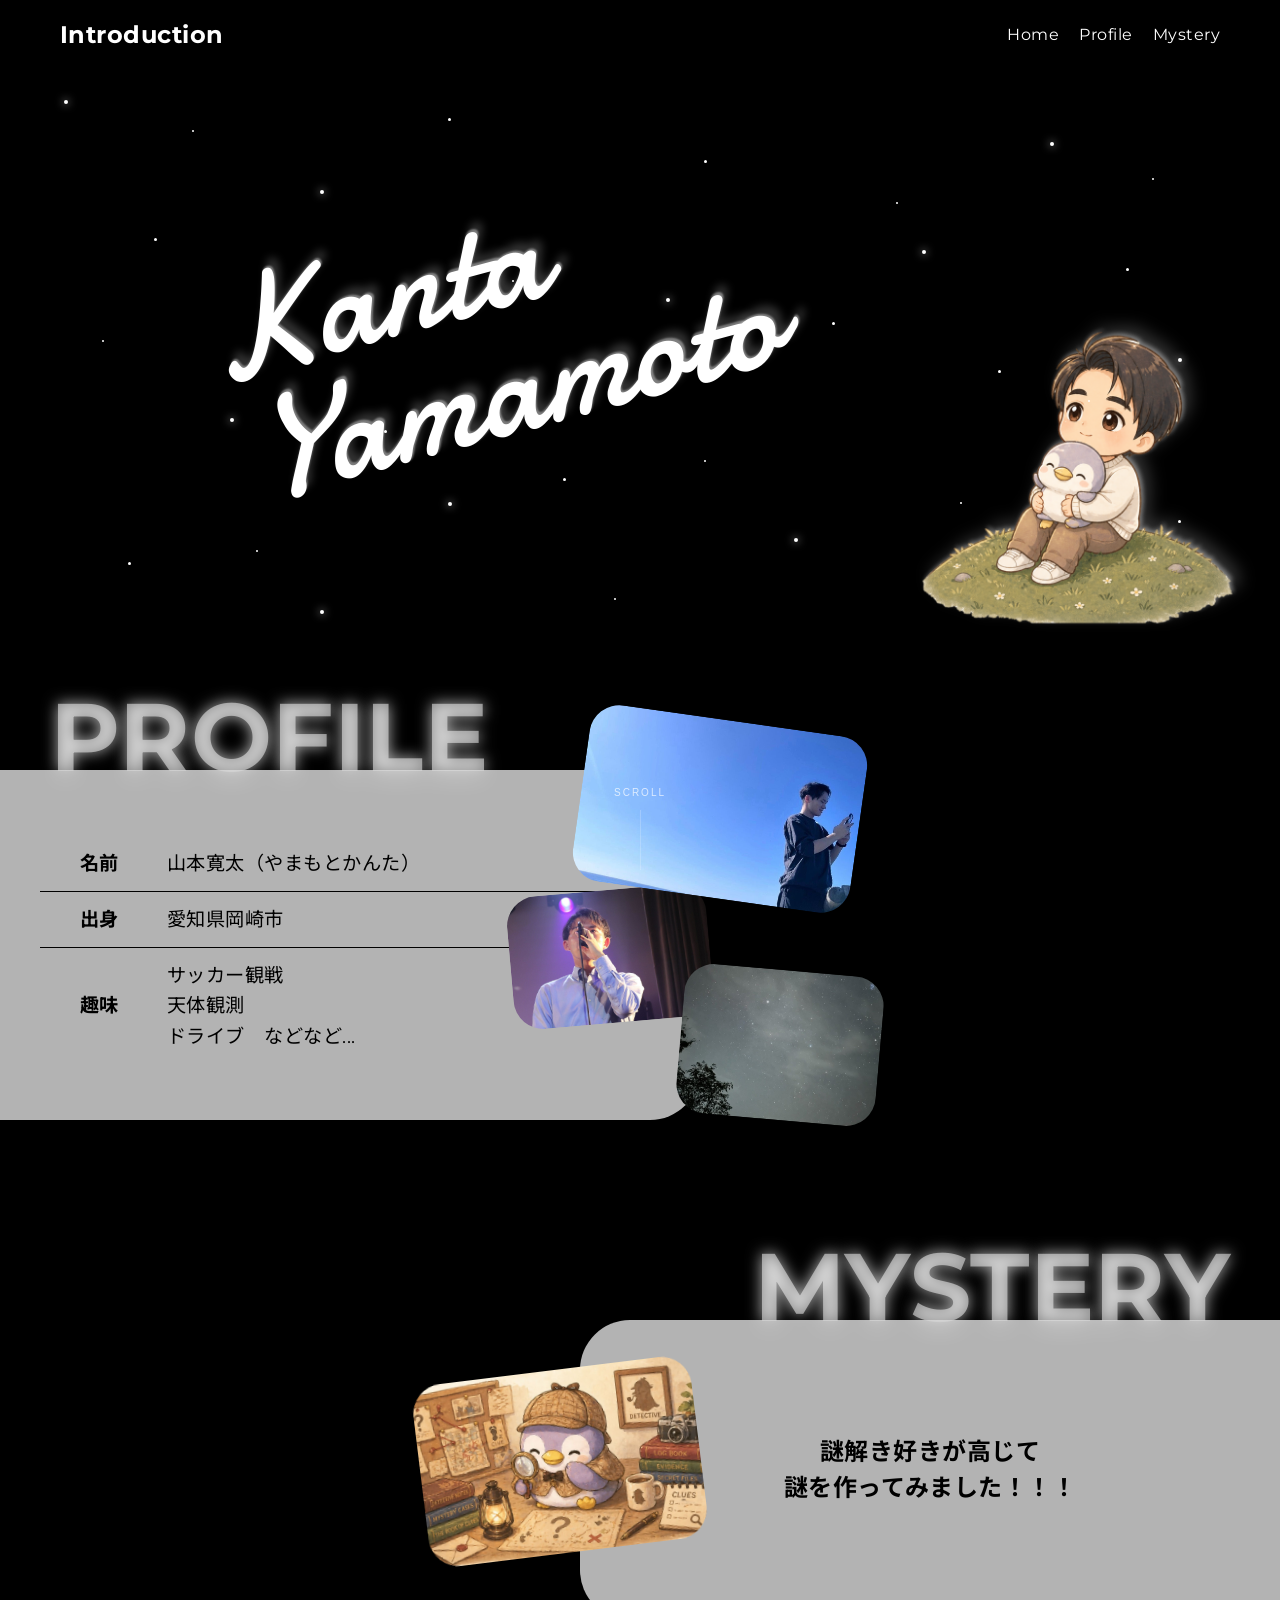
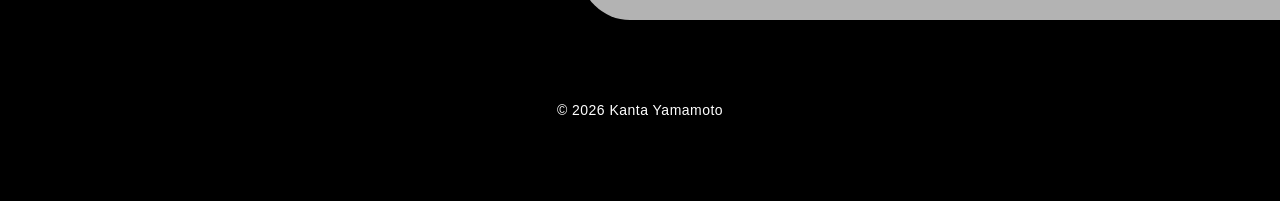
==== index.html @ 016e4cd3 "first commit" ====
<!DOCTYPE html>
<html lang="ja">

<head>
    <meta charset="UTF-8">
    <meta name="viewport" content="width=device-width, initial-scale=1.0">
    <!-- Google Fonts の読み込み -->
    <link rel="preconnect" href="https://fonts.googleapis.com">
    <link rel="preconnect" href="https://fonts.gstatic.com" crossorigin>
    <link
        href="https://fonts.googleapis.com/css2?family=Montserrat:wght@400;700&family=Noto+Sans+JP:wght@400;500;700&display=swap"
        rel="stylesheet">
    <link href="https://fonts.googleapis.com/css2?family=Damion&display=swap" rel="stylesheet">
    <link rel="stylesheet" href="https://cdnjs.cloudflare.com/ajax/libs/font-awesome/6.5.1/css/all.min.css">
    <link rel="stylesheet" href="style.css">
    <title>自己紹介-山本寛太</title>
</head>

<body>
    <main>
        <header class="header">
            <div class="header-inner">
                <a href="#" class="logo">Introduction</a>
                <input type="checkbox" id="menu-toggle" class="menu-toggle">

                <label for="menu-toggle" class="menu-icon">
                    <span></span>
                </label>

                <nav class="nav">
                    <ul class="nav-list">
                        <li><a href="./index.html">Home</a></li>
                        <li><a href="./profile.html">Profile</a></li>
                        <li><a href="./susinorino.html">Mystery</a></li>
                    </ul>
                </nav>
            </div>
        </header>

        <section class="top">
            <div class="top-space">
                <p>Kanta</p>
                <p>Yamamoto</p>
                <img src="img/top.png" alt="ペンギン" width="350px" class="js-fade">
                <div class="stars layer-back">
                    <span></span><span></span><span></span><span></span><span></span>
                    <span></span><span></span><span></span><span></span><span></span>
                </div>

                <div class="stars layer-middle">
                    <span></span><span></span><span></span><span></span><span></span>
                    <span></span><span></span><span></span><span></span><span></span>
                </div>

                <div class="stars layer-front">
                    <span></span><span></span><span></span><span></span><span></span>
                    <span></span><span></span><span></span><span></span><span></span>
                </div>

                <!-- <div class="shooting-star"></div>
  <div class="shooting-star shooting-star-2"></div> -->
            </div>

        </section>

        <section class="main-content">
            <div class="title">
                <h1>PROFILE</h1>
            </div>
            <a href="./profile.html">
            <div class="content">
                <div class="content-text2">
                    <table class="profile-table">
                        <tr>
                            <th>名前</th>
                            <td>山本寛太（やまもとかんた）</td>
                        </tr>
                        <tr>
                            <th>出身</th>
                            <td>愛知県岡崎市</td>
                        </tr>
                        <tr>
                            <th>趣味</th>
                            <td>サッカー観戦<br>天体観測<br>ドライブ　などなど...</td>
                        </tr>
                    </table>
                </div>
                <div class="content-more">
                    <a href="./profile.html">Learn more...</a>
                </div>
            </div>
            <div class="photo">
                <img src="img/pro1.jpg" alt="かんた1" width="280px" height="auto">
                <img src="img/pro2.jpg" alt="かんた2" width="200px" height="auto">
                <img src="img/pro3.jpg" alt="星空" width="200px" height="auto">
            </div>
            </a>
        </section>
        <div class="content-space">
        </div>

        <section class="main-content2">
            <div class="title2">
                <h1>MYSTERY</h1>
            </div>
            <a href="./susinorino.html">
            <div class="content2">
                <div class="content-text2">
                    <p>謎解き好きが高じて</p>
                    <p>謎を作ってみました！！！</p>
                </div>
                <div class="content-more2">
                    <a href="./susinorino.html">謎を解く！！！</a>
                </div>
            </div>
            <div class="photo2">
                <img src="img/pen1.jpg" alt="謎解きペンギン" width="280px" height="auto">
            </div>
            </a>
        </section>
        
        <!-- <div class="sns-links">
    <a href="https://www.instagram.com/kanta.y_393" target="_blank" rel="noopener noreferrer" class="insta-icon">
        <i class="fa-brands fa-instagram"></i>
    </a>
</div> -->

<div class="scroll-en">
  <span>SCROLL</span>
  <div class="scroll-line"></div>
</div>

        <footer class="site-footer">
            <p>&copy; 2026 Kanta Yamamoto</p>
        </footer>

        <style>
            /* フッターのスタイル */
            .site-footer {
                background-color: #000000;
                /* 黒背景 */
                color: #ffffff;
                /* 白文字 */
                text-align: center;
                /* 中央揃え */
                padding: 80px 0;
                /* 上下の余白 */
                width: 100%;
                font-family: sans-serif;
                /* フォント（お好みで変更可） */
                font-size: 14px;
                /* 文字サイズ */
            }

            /* 余計なマージンを消すための設定（必要に応じて） */
            body {
                margin: 0;
            }
        </style>
    </main>
    <script src="add.js"></script>
</body>

</html>
---- style.css ----
@charset "UTF-8";

/* =============================================
   Basic Reset
   ============================================= */

/* ボックスモデルの解釈を「境界線を含める」設定に統一 */
*,
*::before,
*::after {
  box-sizing: border-box;
}

/* デフォルトの余白を削除 */
body, h1, h2, h3, h4, h5, h6, p, figure, blockquote, dl, dd {
  margin: 0;
}

/* リストのスタイル（中黒など）を解除 */
ul, ol {
  list-style: none;
  padding: 0;
  margin: 0;
}

/* =============================================
   Base Elements
   ============================================= */

html {
  /* テキストサイズの自動調整を防止 */
  -webkit-text-size-adjust: 100%;
  /* スムーズなスクロール挙動（任意） */
  scroll-behavior: smooth;
}

body {
  /* フォントの描画を綺麗にする */
  -webkit-font-smoothing: antialiased;
  -moz-osx-font-smoothing: grayscale;
  line-height: 1.5;
  min-height: 100vh;
  text-rendering: optimizeSpeed;
}

/* 画像を扱いやすくする（親要素からはみ出さない） */
img, picture, video, canvas, svg {
  display: block;
  max-width: 100%;
  height: auto;
}

/* フォーム要素のフォントを親要素から継承させる */
input, button, textarea, select {
  font: inherit;
}

/* リンクの装飾をリセット（必要に応じて） */
a {
  text-decoration: none;
  color: inherit;
}

/* ボタンのデフォルトスタイルを解除 */
button {
  background-color: transparent;
  border: none;
  cursor: pointer;
  padding: 0;
  appearance: none;
}

/* テーブルの隙間を排除 */
table {
  border-collapse: collapse;
  border-spacing: 0;
}
/* --- フォント設定 --- */

body {
  /* 英数字には Montserrat、日本語には Noto Sans JP を適用 */
  /* 最後に sans-serif を入れることで、万が一のフォント読み込み失敗時も崩れません */
  font-family: 'Montserrat', 'Noto Sans JP', "Helvetica Neue", "Arial", "Hiragino Sans", "Meiryo", sans-serif;
  
  /* 文字をより読みやすくする微調整 */
  color: #333;
  letter-spacing: 0.03em; /* ほんの少し文字間を広げると高級感が出ます */
}

/* 見出しなど、より強調したい部分 */
h1, h2, h3, .logo {
  font-weight: 700; /* 太字に設定 */
  line-height: 1.4;
}

/* 数字を綺麗に見せたい特定のパーツ用（価格表示など） */
.price, .date {
  font-family: 'Montserrat', sans-serif;
  font-weight: 700;
}


/* header */
/* --- ヘッダー全体のスタイル --- */
.header {
  background-color: #000;
  /* box-shadow: 0 2px 5px rgba(0,0,0,0.1); */
  position: sticky;
  top: 0;
  z-index: 1000;
  color: #fff;
}

.header-inner {
  max-width: 1200px;
  margin: 0 auto;
  padding: 0 20px;
  height: 70px;
  display: flex;
  justify-content: space-between;
  align-items: center;
}

.logo {
  font-size: 1.5rem;
  font-weight: bold;
  color: #fff;
}

/* --- ナビゲーション（PCスタイル） --- */
.nav-list {
  display: flex;
  gap: 20px;
}

.nav-list a {
  color: #fff;
  transition: color 0.3s;
}

.nav-list a:hover {
  color: #007bff;
}

/* --- ハンバーガーボタン（初期状態は隠す） --- */
.menu-toggle {
  display: none;
}

.menu-icon {
  display: none;
  cursor: pointer;
  width: 30px;
  height: 20px;
  position: relative;
  z-index: 1100;
}

.menu-icon span,
.menu-icon span::before,
.menu-icon span::after {
  content: "";
  display: block;
  height: 2px;
  width: 100%;
  background-color: #fff;
  position: absolute;
  transition: all 0.3s;
}

.menu-icon span::before { top: -8px; }
.menu-icon span::after { top: 8px; }

/* =============================================
   レスポンシブ（スマホ用：768px以下）
   ============================================= */
@media (max-width: 768px) {
  .menu-icon {
    display: block; /* スマホでアイコンを表示 */
  }

  .nav {
    position: fixed;
    top: 0;
    right: -100%; /* 画面外に隠す */
    width: 80%;
    height: 100vh;
    background-color: #fff;
    padding-top: 80px;
    transition: all 0.3s;
    box-shadow: -2px 0 5px rgba(0,0,0,0.1);
  }

  .nav-list {
    flex-direction: column;
    align-items: center;
    gap: 30px;
  }

  .nav-list a {
    color: #000;
  }

  /* チェックボックスにチェックが入ったらメニューを出す */
  .menu-toggle:checked ~ .nav {
    right: 0;
  }

  /* ハンバーガーを「×」に変形させる */
  .menu-toggle:checked + .menu-icon span {
    background-color: transparent;
  }
  .menu-toggle:checked + .menu-icon span::before {
    transform: rotate(45deg);
    top: 0;
    color: #000;
  }
  .menu-toggle:checked + .menu-icon span::after {
    transform: rotate(-45deg);
    top: 0;
    color: #000;
  }

  
}


body {
  margin: 0;
  background: #000;
}

.top-space {
  position: relative;
  width: 100vw;
  height: 600px;
  background:
    radial-gradient(circle at bottom, 10183A_1 0%, 030615_1 35%, #000 80%);
  overflow: hidden;
}
.top-space p:nth-child(1) {
  font-family: 'Damion', cursive;
  font-size: 140px; /* 筆記体は少し小さく見えがちなので、少し大きめがおすすめ */
  color: #fff;
  position: absolute;
  top: 120px;
  left: 200px;
  transform: rotate(-15deg);
}
.top-space p:nth-child(2) {
  font-family: 'Damion', cursive;
  font-size: 140px; /* 筆記体は少し小さく見えがちなので、少し大きめがおすすめ */
  color: #fff;
  position: absolute;
  top: 210px;
  left: 250px;
  transform: rotate(-15deg);
}

/* 共通スタイル */
.top-space p {
  font-family: 'Damion', cursive;
  font-size: 140px;
  color: #fff;
  position: absolute;
  transform: rotate(-15deg);
  
  /* 出現前の状態：透明で下にずらしておく */
  opacity: 0;
  translate: 0 50px;
  transition: opacity 1.2s ease-out, translate 1.2s ease-out, text-shadow 1.5s ease-out;
}

.top-space p:nth-child(1) { top: 120px; left: 200px; }
.top-space p:nth-child(2) { top: 210px; left: 250px; }

/* --- JSでこのクラス（is-visible）を付与する --- */
.top-space p.is-visible {
  opacity: 1;
  translate: 0 0;
}

.top-space img {
  position: absolute;
  bottom: 30px;
  right: 30px;
}
/* --- 共通のスタイル（テキストと画像、両方） --- */
.top-space p,
.js-fade {
  /* 出現前の状態 */
  opacity: 0;
  translate: 0 50px;
  /* 影のアニメーションも滑らかにするため、transitionに追加 */
  transition: opacity 1.2s ease-out, translate 1.2s ease-out, filter 1.5s ease-out;
}

/* --- テキスト用の個別スタイル（既存） --- */
.top-space p {
  font-family: 'Damion', cursive;
  font-size: 140px;
  color: #fff;
  position: absolute;
  transform: rotate(-15deg);
}
.top-space p:nth-child(1) { top: 120px; left: 200px; }
.top-space p:nth-child(2) { top: 210px; left: 250px; }

/* --- JSで「is-visible」が付いた時の共通の状態 --- */
.top-space p.is-visible,
.js-fade.is-visible {
  opacity: 1;
  translate: 0 0;
}

/* --- (A) テキスト用の影 --- */
.top-space p.is-visible {
  text-shadow: 
    2px -2px 2px rgba(255, 255, 255, 0.4),
    8px -8px 8px rgba(255, 255, 255, 0.2),
    15px -15px 15px rgba(255, 255, 255, 0);
}

/* --- (B) 画像（ペンギン）用の影 --- */
.js-fade.is-visible {
  /* 画像には text-shadow ではなく drop-shadow を使用 */
  /* テキストと同じ「右上方向への流れ星」の影を、画像の形に合わせて生成 */
  filter: 
    drop-shadow(2px -2px 2px rgba(255, 255, 255, 0.4))
    drop-shadow(8px -8px 8px rgba(255, 255, 255, 0.2))
    drop-shadow(15px -15px 15px rgba(255, 255, 255, 0));
}


/* 星レイヤー */
.stars {
  position: absolute;
  inset: 0;
}

.stars span {
  position: absolute;
  display: block;
  width: 3px;
  height: 3px;
  background: white;
  border-radius: 50%;
  opacity: 0;
  animation:
    appear 1.5s ease forwards,
    twinkle 2.5s ease-in-out infinite;
}

/* 奥の星 */
.layer-back span {
  width: 2px;
  height: 2px;
  animation-duration: 2s, 4s;
}

/* 中間の星 */
.layer-middle span {
  width: 3px;
  height: 3px;
  animation-duration: 1.7s, 3s;
}

/* 手前の星 */
.layer-front span {
  width: 4px;
  height: 4px;
  box-shadow: 0 0 8px white;
  animation-duration: 1.4s, 2s;
}

/* 星の位置と出現タイミング */
.layer-back span:nth-child(1) { top: 10%; left: 15%; animation-delay: .2s, 2s; }
.layer-back span:nth-child(2) { top: 22%; left: 70%; animation-delay: .7s, 1s; }
.layer-back span:nth-child(3) { top: 35%; left: 40%; animation-delay: 1.2s, 3s; }
.layer-back span:nth-child(4) { top: 55%; left: 85%; animation-delay: 1.6s, .5s; }
.layer-back span:nth-child(5) { top: 80%; left: 20%; animation-delay: 2.1s, 2.5s; }
.layer-back span:nth-child(6) { top: 65%; left: 55%; animation-delay: 2.6s, 1.4s; }
.layer-back span:nth-child(7) { top: 18%; left: 90%; animation-delay: 3s, 2.2s; }
.layer-back span:nth-child(8) { top: 72%; left: 75%; animation-delay: 3.5s, .8s; }
.layer-back span:nth-child(9) { top: 45%; left: 8%; animation-delay: 4s, 1.7s; }
.layer-back span:nth-child(10) { top: 88%; left: 48%; animation-delay: 4.5s, 3.2s; }

.layer-middle span:nth-child(1) { top: 8%; left: 35%; animation-delay: .4s, 1s; }
.layer-middle span:nth-child(2) { top: 28%; left: 12%; animation-delay: 1s, 2s; }
.layer-middle span:nth-child(3) { top: 42%; left: 65%; animation-delay: 1.5s, .7s; }
.layer-middle span:nth-child(4) { top: 60%; left: 30%; animation-delay: 2s, 2.4s; }
.layer-middle span:nth-child(5) { top: 75%; left: 92%; animation-delay: 2.4s, 1.3s; }
.layer-middle span:nth-child(6) { top: 15%; left: 55%; animation-delay: 2.9s, 3s; }
.layer-middle span:nth-child(7) { top: 50%; left: 78%; animation-delay: 3.3s, .9s; }
.layer-middle span:nth-child(8) { top: 82%; left: 10%; animation-delay: 3.8s, 1.8s; }
.layer-middle span:nth-child(9) { top: 68%; left: 44%; animation-delay: 4.2s, 2.8s; }
.layer-middle span:nth-child(10) { top: 33%; left: 88%; animation-delay: 4.8s, .4s; }

.layer-front span:nth-child(1) { top: 20%; left: 25%; animation-delay: .8s, 1.2s; }
.layer-front span:nth-child(2) { top: 38%; left: 52%; animation-delay: 1.4s, .6s; }
.layer-front span:nth-child(3) { top: 58%; left: 18%; animation-delay: 2.2s, 2s; }
.layer-front span:nth-child(4) { top: 78%; left: 62%; animation-delay: 3s, 1.5s; }
.layer-front span:nth-child(5) { top: 12%; left: 82%; animation-delay: 3.6s, .9s; }
.layer-front span:nth-child(6) { top: 72%; left: 35%; animation-delay: 4.2s, 2.5s; }
.layer-front span:nth-child(7) { top: 48%; left: 92%; animation-delay: 4.8s, 1.1s; }
.layer-front span:nth-child(8) { top: 90%; left: 25%; animation-delay: 5.2s, 3s; }
.layer-front span:nth-child(9) { top: 5%; left: 5%; animation-delay: 5.7s, .3s; }
.layer-front span:nth-child(10) { top: 30%; left: 72%; animation-delay: 6.2s, 1.8s; }

/* 徐々に出現 */
@keyframes appear {
  from {
    opacity: 0;
    transform: scale(0);
  }

  to {
    opacity: 1;
    transform: scale(1);
  }
}

/* キラキラ */
@keyframes twinkle {
  0%, 100% {
    opacity: 1;
  }

  50% {
    opacity: 0.25;
  }
}


/* maincontent */
.main-content {
    width: 100%;
    height: auto;
    display: grid;
    grid-template-columns: 700px 1fr;
    grid-template-rows: 100px 350px;
    grid-template-areas: 
    "box-1 box-3"
    "box-2 box-3";
}
.title {
    grid-area: box-1;
    padding-left: 50px;
}
.title h1 {
    font-size: 6em;
    color: rgba(255, 255, 255, 0.5);
    text-shadow: 0 0 15px rgba(255, 255, 255, 0.7);
}
.content {
    grid-area: box-2;
    background-color: rgba(255, 255, 255, 0.7);
    backdrop-filter: blur(10px);
    border-top-right-radius: 50px;
    border-bottom-right-radius: 50px;
    color: #000;
    padding: 40px;
}
.content-more {
  position: absolute;
  font-size: 1.5em;
  font-weight: bold;
  bottom: 20px;
  right: 80px;
}
.content p {
  font-size: 1.4em;
  font-weight: bold;
}
.profile-table {
    width: 100%;
    border-collapse: collapse; /* 境界線の隙間をなくす */
    margin-top: 10px;
    color: #000;
    /* テキストを右寄せにしたい場合は以下を有効に */
    /* text-align: right; */
}

.profile-table th, 
.profile-table td {
    border-bottom: 1px solid #000; /* うっすらとした区切り線 */
}

.profile-table th {
  padding: 12px 5px 12px 40px;
    width: 20%; /* 見出しの幅を固定して揃える */
    text-align: left;
    font-size: 1.2em;
    font-weight: 700;
    color: #000; /* 見出しだけ少し透けさせて強弱をつける */
    white-space: nowrap;
}

.profile-table td {
  padding: 12px 5px 12px 3px;
  font-size: 1.2em;
    text-align: left;
    line-height: 1.6;
}

/* 最後の行の線は消す */
.profile-table tr:last-child th,
.profile-table tr:last-child td {
    border-bottom: none;
}
.photo {
    grid-area: box-3;
    transform: translateX(-150px);
    position: relative;
}
.photo img:nth-child(1) {
  position: absolute;
  transform: rotate(8deg);
  border-radius: 30px;
  top: 50px;
  left: 30px;
  z-index: 3;
}
.photo img:nth-child(2) {
  position: absolute;
  transform: rotate(-5deg);
  border-radius: 30px;
  top: 220px;
  left: -40px;
  z-index: 1;
}
.photo img:nth-child(3) {
  position: absolute;
  transform: rotate(5deg);
  border-radius: 30px;
  top: 300px;
  left: 130px;
  z-index: 2;
}

.content-space {
  height: 100px;
  width: 100%;
}
/* --- 親要素（.content） --- */
.content {
    position: relative;
    transition: all 0.3s ease; // 必要に応じて残す（背景色変化など用）
}

/* --- Learn more... の初期状態（透明） --- */
.content-more {
    position: absolute;
    margin-right: 50px;
    bottom: 15px;      /* 常にここにある */
    right: 20px;       /* 常にここにある */
    cursor: pointer;
    opacity: 0;        /* 完全に透明 */
    pointer-events: none; /* 透明な時はクリックできないようにする（誤操作防止） */
    transition: all 0.5s ease; /* 透明度だけを0.5秒かけて変化させる */
}

.content-more a {
    color: #000;
    opacity: 1;
}

/* --- 親要素（.content）にホバーした時 --- */
.content:hover .content-more {
    opacity: 1;   /* くっきり表示 */
    pointer-events: auto; /* 表示されたらクリック可能にする */
}
.content:hover .content {
    transform: scale(1.05);
}

/* maincontent2 */
.main-content2 {
    width: 100%;
    height: auto;
    display: grid;
    grid-template-columns: 1fr 700px;
    grid-template-rows: 100px 300px;
    grid-template-areas: 
    "box-3 box-1"
    "box-3 box-2";
}
.title2 {
    grid-area: box-1;
    padding-right: 50px;
}
.title2 h1 {
    font-size: 6em;
    color: rgba(255, 255, 255, 0.5);
    text-shadow: 0 0 15px rgba(255, 255, 255, 0.7);
    text-align: right;
}
.content2 {
    position: relative;
    grid-area: box-2;
    background-color: rgba(255, 255, 255, 0.7);
    backdrop-filter: blur(10px);
    border-top-left-radius: 50px;
    border-bottom-left-radius: 50px;
    color: #000;
    padding: 40px;
}
.content-text2 {
  height: 100%;
  display: flex;
  flex-direction: column;
  justify-content: center; /* 左右中央 */
  align-items: center;     /* 上下中央 */
}
.content-text2 p {
  text-align: left;
  font-size: 1.5em;
 font-weight: bold;
}
.content-more2 {
  font-size: 1.5em;
  position: absolute;
  bottom: 20px;
  left: 40px;
  font-weight: bold;
}
.photo2 {
    grid-area: box-3;
    transform: translateX(-150px);
    position: relative;
}
.photo2 img:nth-child(1) {
  position: absolute;
  transform: rotate(-7deg);
  border-radius: 30px;
  top: 150px;
  right: -270px;
  z-index: 3;
}

/* --- 親要素（.content） --- */
.content2 {
    position: relative;
    transition: all 0.3s ease; // 必要に応じて残す（背景色変化など用）
}

/* --- Learn more... の初期状態（透明） --- */
.content-more2 {
    position: absolute;
    margin-right: 50px;
    cursor: pointer;
    opacity: 0;        /* 完全に透明 */
    pointer-events: none; /* 透明な時はクリックできないようにする（誤操作防止） */
    transition: all 0.5s ease; /* 透明度だけを0.5秒かけて変化させる */
}
.content-text2 p {
  transition: all 0.5s ease;
}


.content-more2 a {
    color: #000;
    opacity: 1;
    margin-left: 100px;
}

/* --- 親要素（.content）にホバーした時 --- */
.content2:hover .content-more2 {
    opacity: 1;   /* くっきり表示 */
    pointer-events: auto; /* 表示されたらクリック可能にする */
}
.content2:hover .content2 {
    transform: scale(1.05);
}
.sns-links {
    display: flex;
    justify-content: center; /* 左右の中央配置 */
    align-items: center;     /* 上下の中央配置 */
    width: 100%;             /* 横幅いっぱいに広げてその中で真ん中にする */
    margin: 20px 0;          /* 上下の余白（お好みで調整） */
}

.insta-icon {
    display: inline-block;   /* 配置を安定させる */
    font-size: 2.5rem;       /* 少し大きくすると存在感が出て良い感じです */
    color: rgba(255, 255, 255, 0.7);
    transition: all 0.3s ease;
    text-shadow: 0 0 10px rgba(255, 255, 255, 0.3);
}

/* ホバー時の演出（先ほどのを継承） */
.insta-icon:hover {
    color: #fff;
    transform: scale(1.1);   /* 上に動かす代わりに、少し大きくして目立たせる */
    text-shadow: 
        0 0 15px rgba(255, 255, 255, 0.8),
        0 0 25px #e1306c;
}
/* --- アニメーション共通設定に「.scroll-en」を追加 --- */
.top-space p,
.js-fade,
.scroll-en { /* ★追加 */
  /* 出現前の状態：透明で下にずらしておく */
  opacity: 0;
  translate: 0 50px;
  /* 動きを滑らかにするため、transitionを設定 */
  transition: opacity 1.2s ease-out, translate 1.2s ease-out, text-shadow 1.5s ease-out, filter 1.5s ease-out;
}

/* --- JSで「is-visible」が付いた時の共通の状態 --- */
.top-space p.is-visible,
.js-fade.is-visible,
.scroll-en.is-visible { /* ★追加 */
  opacity: 1;
  translate: 0 0;
}

/* -------------------------------------------
   「スクロールしてね」自体の基本スタイル
-------------------------------------------- */
.scroll-en {
  position: absolute;
  bottom: 30px;
  left: 50%;
  transform: translateX(-50%); /* 中央揃え */
  display: flex;
  flex-direction: column;
  align-items: center;
  z-index: 10;
}

/* 「SCROLL」のテキスト */
.scroll-en span {
  color: #fff;
  font-size: 10px;
  letter-spacing: 0.2em;
  margin-bottom: 10px;
  font-family: sans-serif;
  opacity: 0.7;
}

/* 線のベース */
.scroll-line {
  width: 1px;
  height: 60px;
  background: rgba(255, 255, 255, 0.2);
  position: relative;
  overflow: hidden;
}

/* 動く線の部分（下へ流れる常時アニメーション） */
.scroll-line::after {
  content: "";
  position: absolute;
  top: -60px;
  left: 0;
  width: 100%;
  height: 100%;
  background: #fff;
  /* 「is-visible」が付くまでは動かさないため、初期状態はpaused */
  animation: scroll-anim 2s cubic-bezier(0.7, 0, 0.3, 1) infinite paused;
}

/* --- JSで出現した後に、常時アニメーションを開始させる --- */
.scroll-en.is-visible .scroll-line::after {
  animation-play-state: running; /* ★出現したら再生開始 */
}

@keyframes scroll-anim {
  0% { top: -60px; }
  40% { top: 0; }
  60% { top: 0; }
  100% { top: 60px; }
}

/* ヘッダーのリンクやタイトルなど */
.header-link:hover, 
.title h1:hover {
    color: #ffffff; /* 文字自体もパキッと白く */
    
    /* 青い影を消して、白の重なりで発光を表現 */
    text-shadow: 
        0 0 10px rgba(255, 255, 255, 0.8),
        0 0 20px rgba(255, 255, 255, 0.4),
        0 0 30px rgba(255, 255, 255, 0.2);
    
    transition: all 0.3s ease; /* ふわっと光らせる */
}
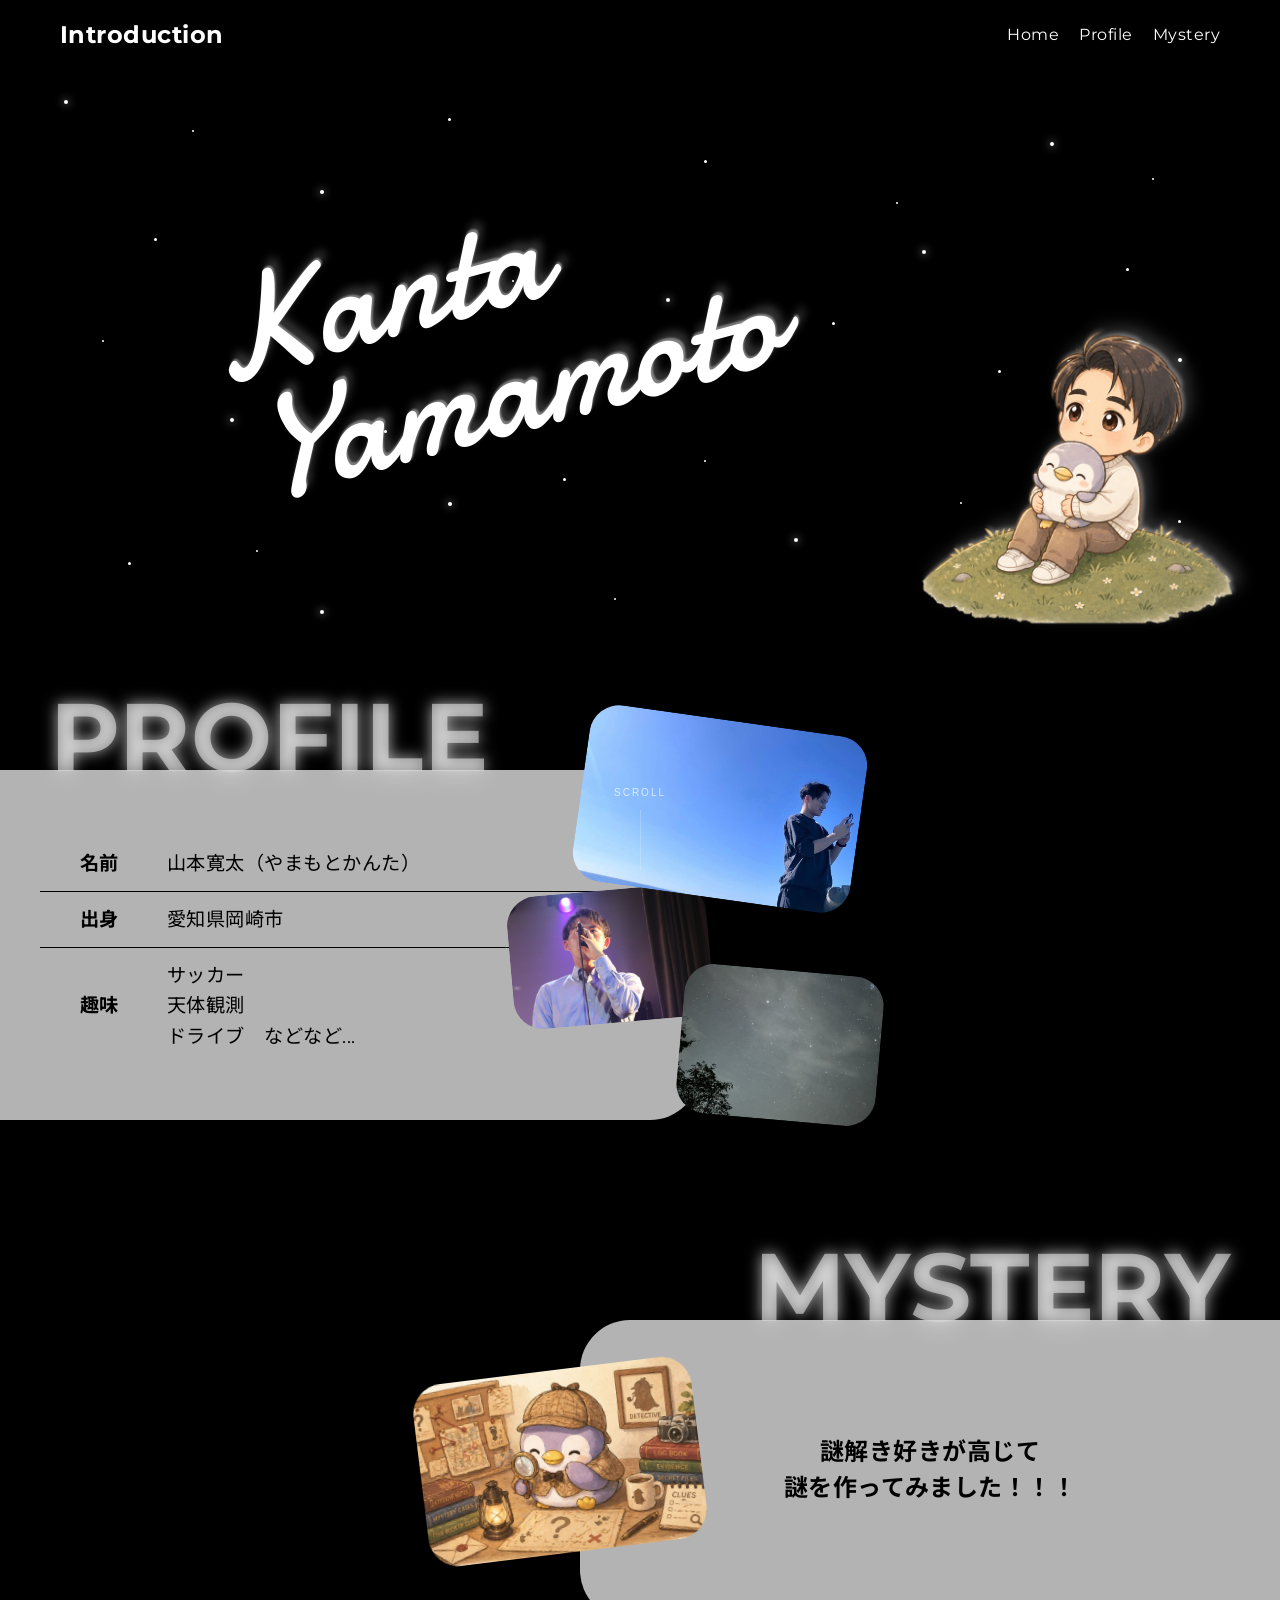
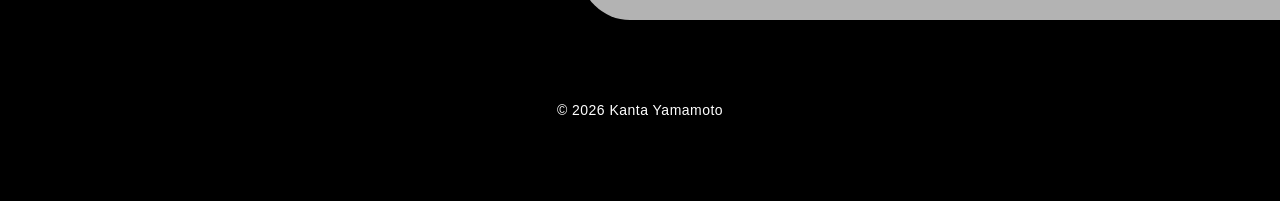
==== commit 8afcc72e: "サッカー" ====
--- a/index.html
+++ b/index.html
@@ -81,7 +81,7 @@
                         </tr>
                         <tr>
                             <th>趣味</th>
-                            <td>サッカー観戦<br>天体観測<br>ドライブ　などなど...</td>
+                            <td>サッカー<br>天体観測<br>ドライブ　などなど...</td>
                         </tr>
                     </table>
                 </div>
--- a/style.css
+++ b/style.css
@@ -647,6 +647,7 @@
 /* --- Learn more... の初期状態（透明） --- */
 .content-more2 {
     position: absolute;
+    right: 30px;
     margin-right: 50px;
     cursor: pointer;
     opacity: 0;        /* 完全に透明 */
@@ -659,9 +660,11 @@
 
 
 .content-more2 a {
+    position: absolute;
+    right: 10px;
+    bottom: 30px;
     color: #000;
     opacity: 1;
-    margin-left: 100px;
 }
 
 /* --- 親要素（.content）にホバーした時 --- */
@@ -785,4 +788,110 @@
         0 0 30px rgba(255, 255, 255, 0.2);
     
     transition: all 0.3s ease; /* ふわっと光らせる */
+}
+
+@media (max-width: 900px) {
+  .top-space p:nth-child(1) {
+  font-family: 'Damion', cursive;
+  font-size: 50px; /* 筆記体は少し小さく見えがちなので、少し大きめがおすすめ */
+  color: #fff;
+  position: absolute;
+  top: 12px;
+  left: 20px;
+  transform: rotate(-15deg);
+}
+.top-space p:nth-child(2) {
+  font-family: 'Damion', cursive;
+  font-size: 50px; /* 筆記体は少し小さく見えがちなので、少し大きめがおすすめ */
+  color: #fff;
+  position: absolute;
+  top: 50px;
+  left: 25px;
+  transform: rotate(-15deg);
+}
+  .scroll-en {
+    display: none;
+  }
+
+
+  .main-content {
+    grid-template-columns: 1fr;
+    grid-template-rows: 65px 350px;
+    grid-template-areas: 
+    "box-1"
+    "box-2";
+}
+.title {
+    padding-left: 10px;
+}
+.title h1 {
+    font-size: 4em;
+    text-shadow: 0 0 10px rgba(255, 255, 255, 0.7);
+}
+.content {
+    padding: 20px;
+    border-top-right-radius: 0;
+    border-bottom-right-radius: 0;
+}
+.content-more {
+  opacity: 1;
+  font-size: 1em;
+ bottom: 10px;
+  right: 30px;
+}
+.content p {
+  font-size: 1em;
+}
+.profile-table {
+    margin-top: 10px;
+}
+
+.profile-table th, 
+.profile-table td {
+    border-bottom: 1px solid #000; /* うっすらとした区切り線 */
+}
+
+.profile-table th {
+  padding: 12px 5px 12px 20px;
+    width: 15%; /* 見出しの幅を固定して揃える */
+    font-size: 1em;
+    font-weight: 500;
+}
+
+.profile-table td {
+  padding: 12px 5px 12px 3px;
+  font-size: 1em;
+    text-align: left;
+    line-height: 1.6;
+}
+
+.main-content2 {
+    grid-template-columns: 1fr;
+    grid-template-rows: 65px 250px;
+    grid-template-areas: 
+    "box-1"
+    "box-2";
+}
+.title2 {
+    padding-left: 10px;
+}
+.title2 h1 {
+    font-size: 4em;
+    text-shadow: 0 0 10px rgba(255, 255, 255, 0.7);
+}
+.content2 {
+    padding: 10px;
+    border-top-left-radius: 0;
+    border-bottom-left-radius: 0;
+}
+.content-more2 {
+  opacity: 1;
+  font-size: 1em;
+ bottom: 10px;
+  left: 20%;
+}
+.content2 p {
+  font-size: 1em;
+}
+
 }
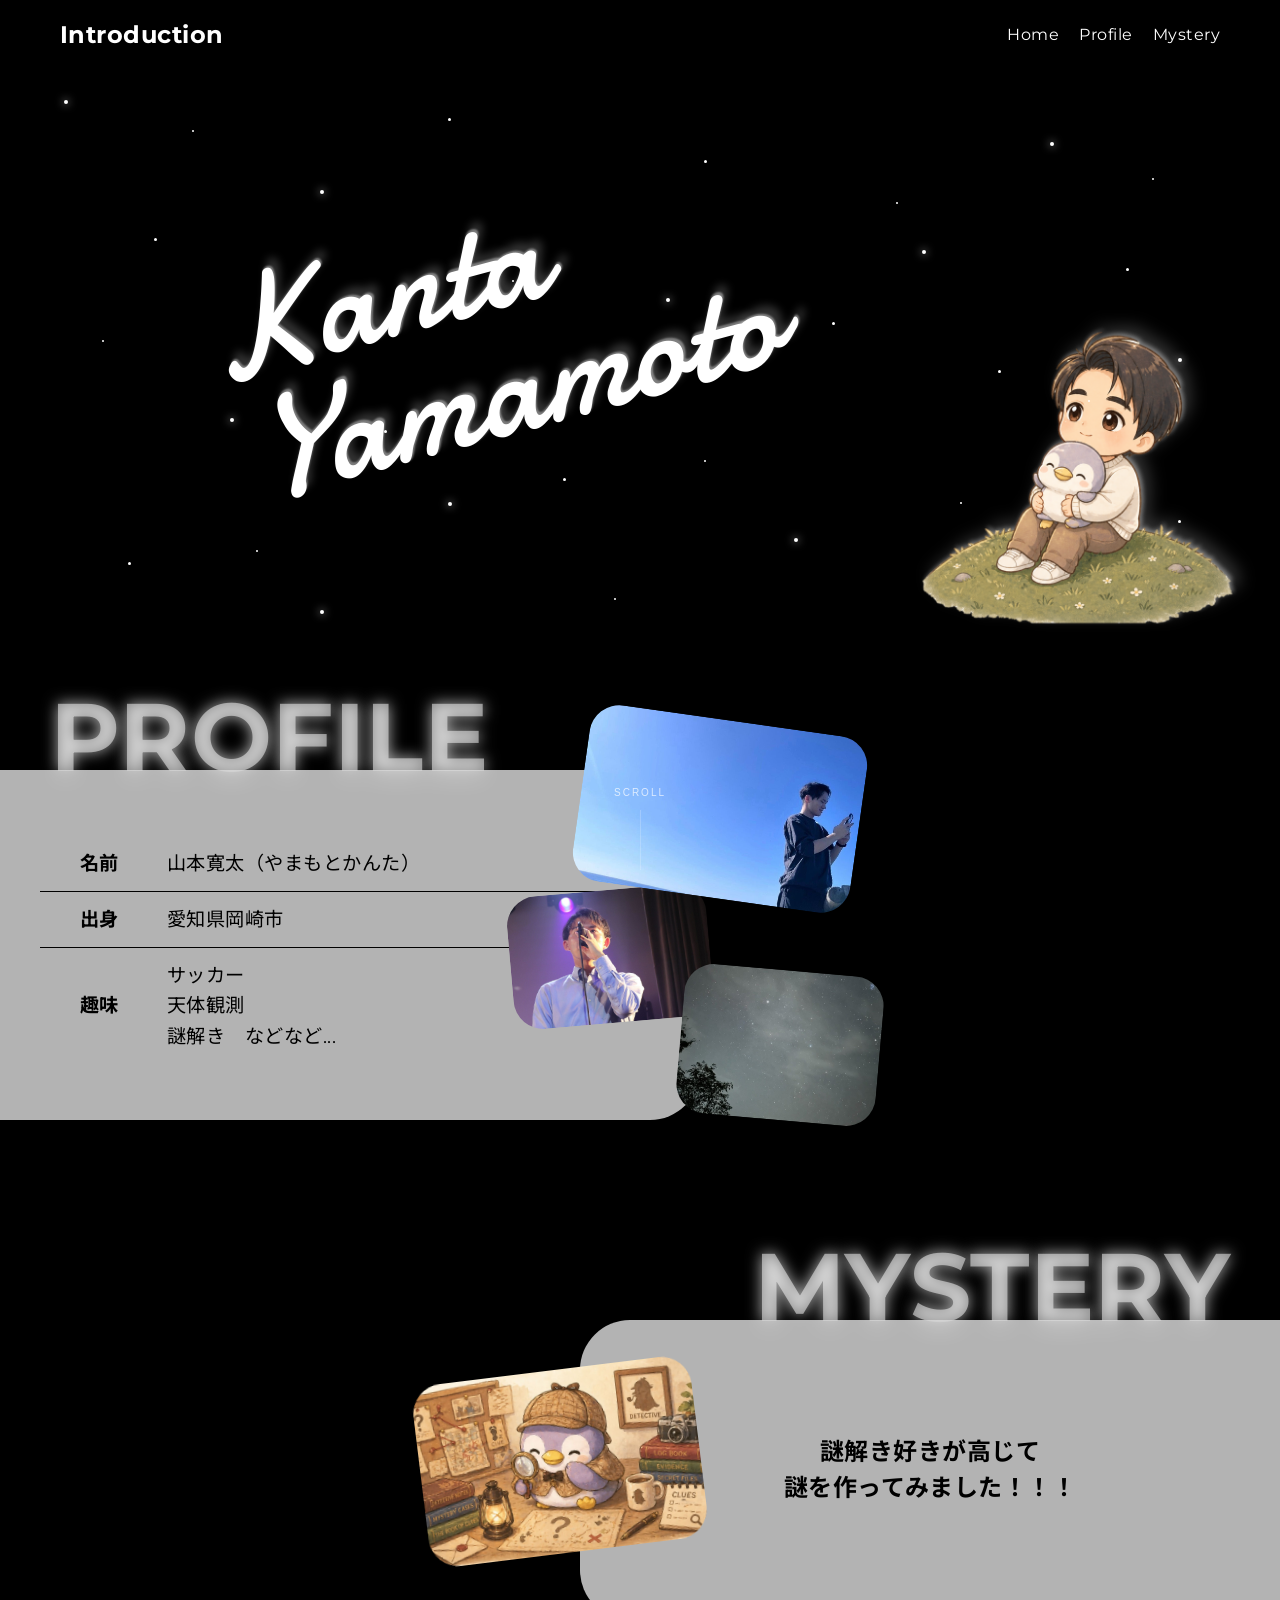
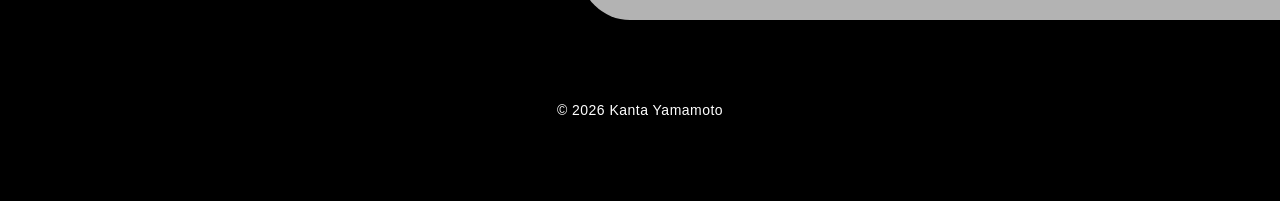
==== commit c098f510: "謎解き" ====
--- a/index.html
+++ b/index.html
@@ -81,7 +81,7 @@
                         </tr>
                         <tr>
                             <th>趣味</th>
-                            <td>サッカー<br>天体観測<br>ドライブ　などなど...</td>
+                            <td>サッカー<br>天体観測<br>謎解き　などなど...</td>
                         </tr>
                     </table>
                 </div>
